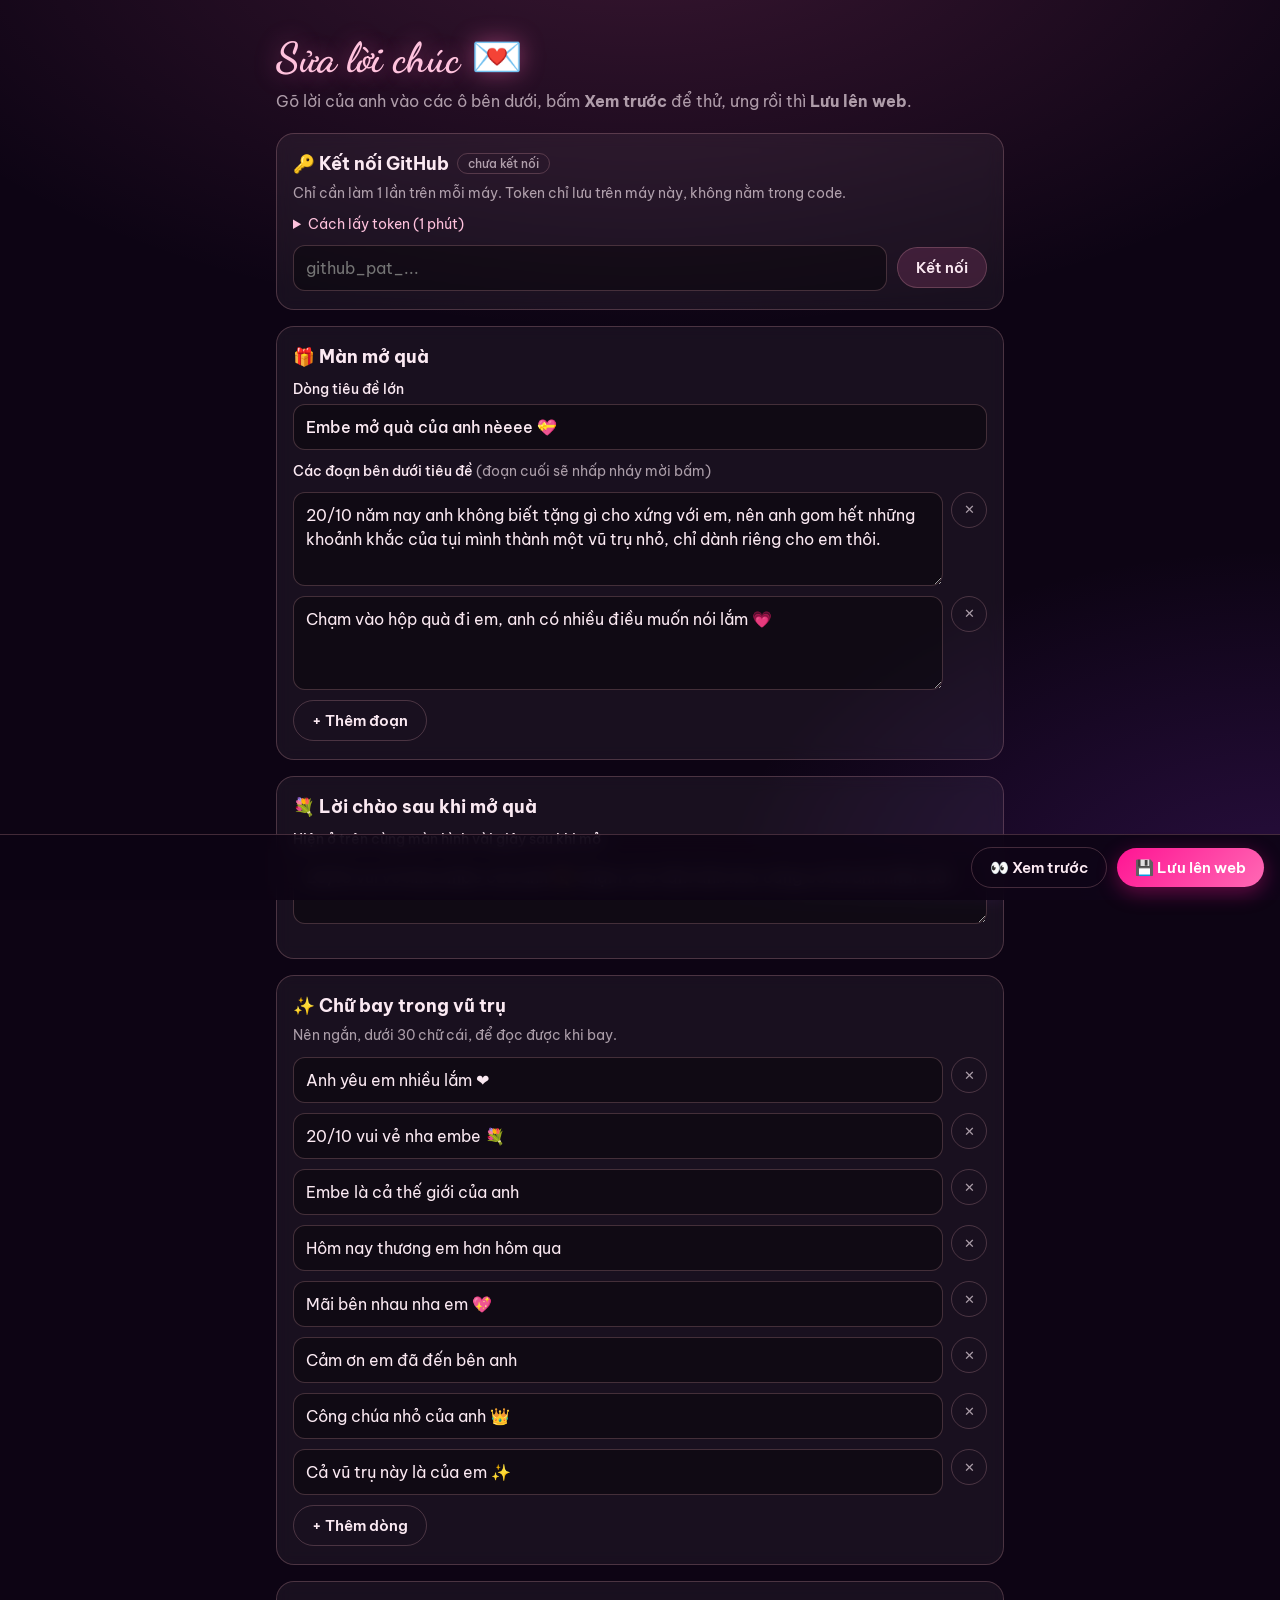
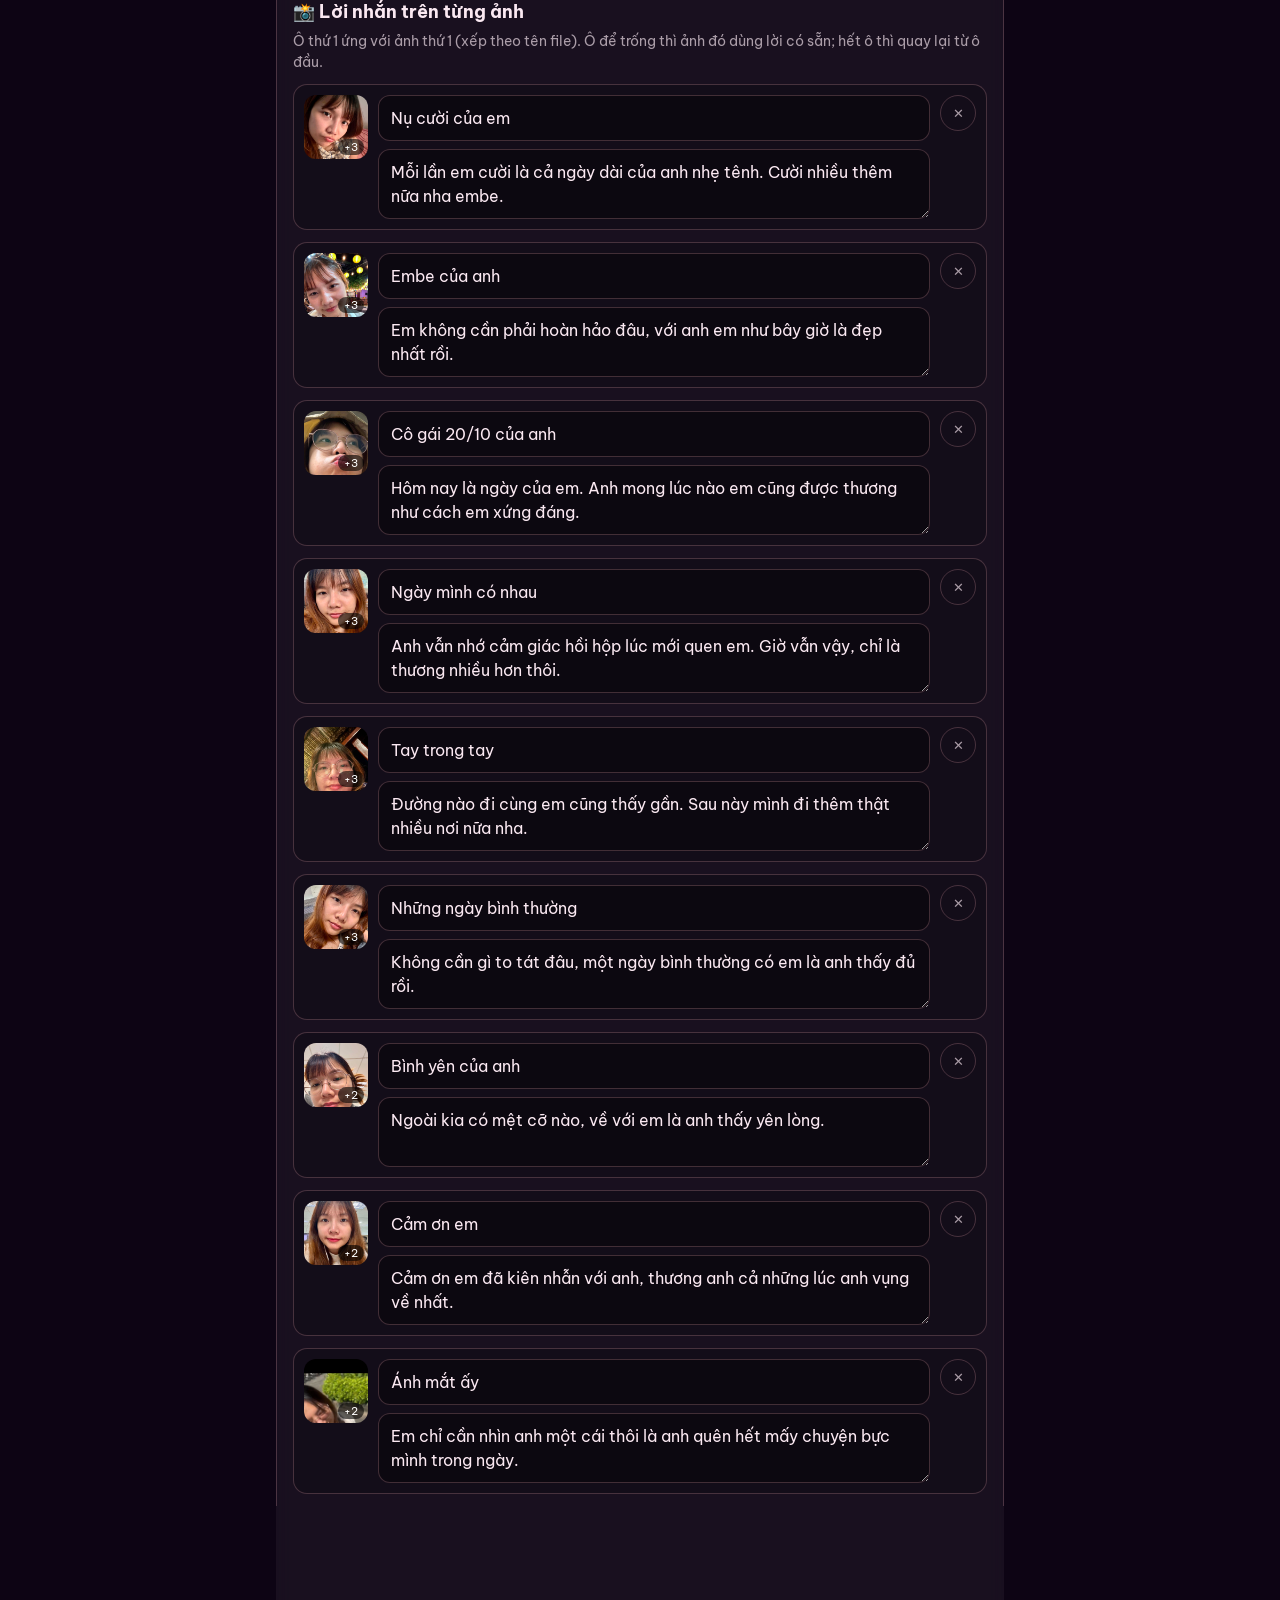
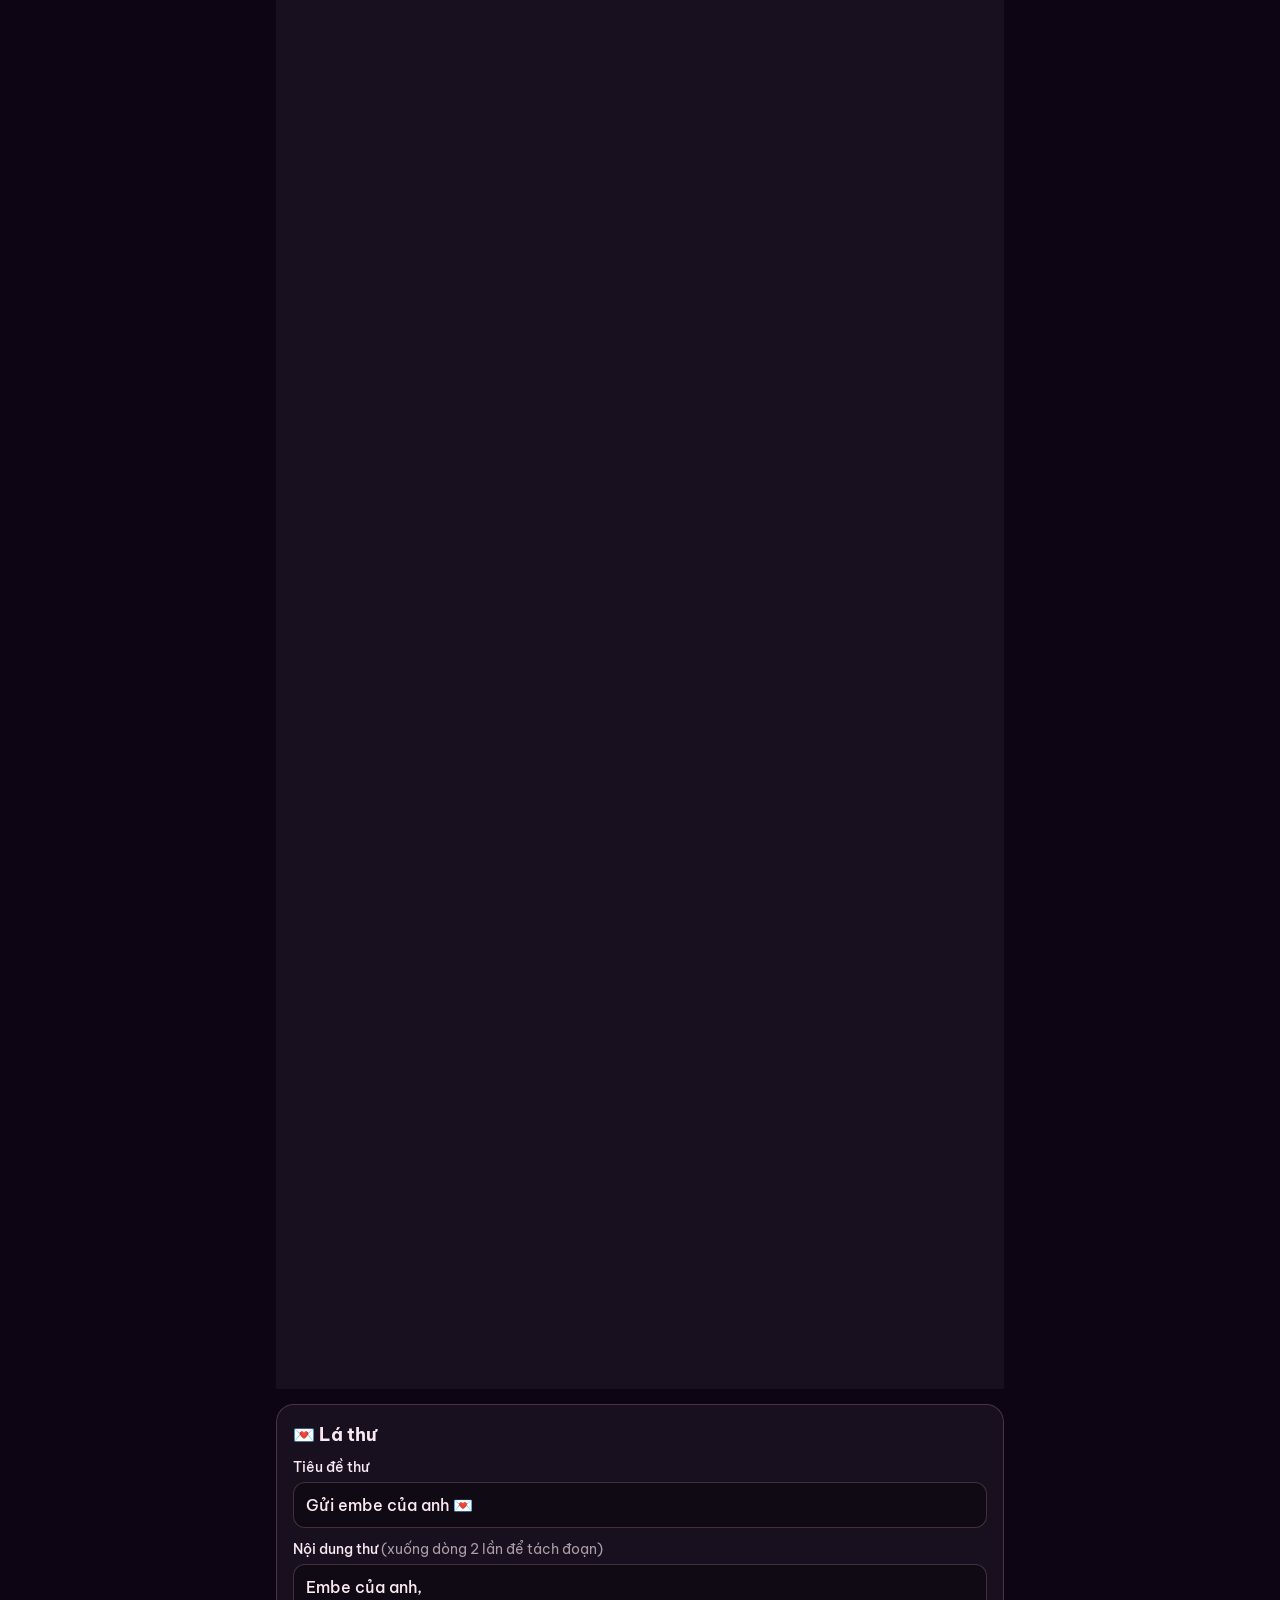
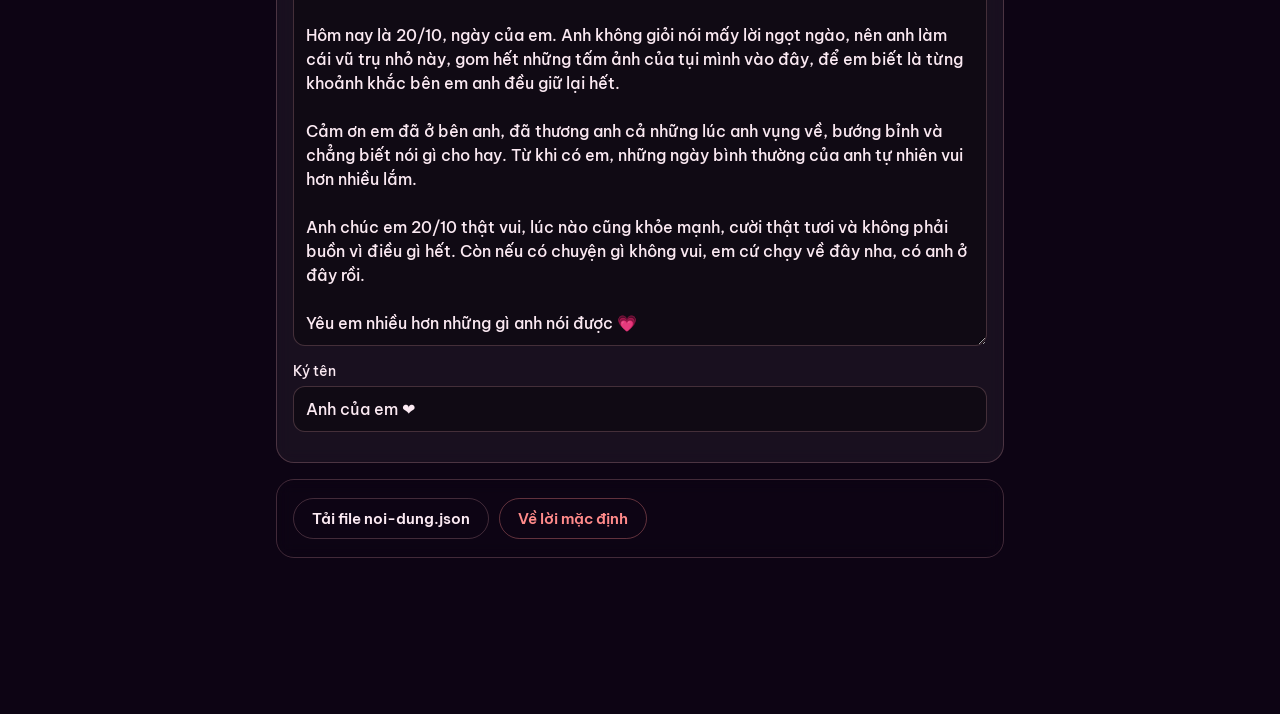
==== sua-loi-chuc.html @ f1cbd000 "feat: show every photo, warm wishes, wish editor page, gift favicon" ====
<!DOCTYPE html>
<html lang="vi">
<head>
    <meta charset="UTF-8" />
    <meta name="viewport" content="width=device-width, initial-scale=1.0, viewport-fit=cover" />
    <meta name="robots" content="noindex, nofollow" />
    <title>Sửa lời chúc 💌</title>
    <link rel="icon" type="image/png" sizes="32x32" href="./favicon_io/favicon-32x32.png" />
    <link rel="preconnect" href="https://fonts.googleapis.com">
    <link rel="preconnect" href="https://fonts.gstatic.com" crossorigin>
    <link href="https://fonts.googleapis.com/css2?family=Be+Vietnam+Pro:wght@400;500;600;700&family=Dancing+Script:wght@700&display=swap" rel="stylesheet">
    <link rel="stylesheet" href="./style/sua-loi-chuc.css" />
</head>
<body>
    <main class="editor">
        <header class="editor-head">
            <h1>Sửa lời chúc 💌</h1>
            <p>Gõ lời của anh vào các ô bên dưới, bấm <b>Xem trước</b> để thử, ưng rồi thì <b>Lưu lên web</b>.</p>
        </header>

        <section class="card" id="token-card">
            <h2>🔑 Kết nối GitHub <span class="badge" id="token-state">chưa kết nối</span></h2>
            <p class="hint">Chỉ cần làm 1 lần trên mỗi máy. Token chỉ lưu trên máy này, không nằm trong code.</p>
            <details>
                <summary>Cách lấy token (1 phút)</summary>
                <ol>
                    <li>Mở <a href="https://github.com/settings/personal-access-tokens/new" target="_blank" rel="noopener">trang tạo token</a>, đặt tên tuỳ ý, thời hạn tuỳ ý.</li>
                    <li><b>Repository access</b> → <b>Only select repositories</b> → chọn <b>embe-gift</b>.</li>
                    <li><b>Permissions → Repository permissions → Contents</b> → chọn <b>Read and write</b>.</li>
                    <li>Bấm <b>Generate token</b>, copy rồi dán vào ô dưới.</li>
                </ol>
            </details>
            <div class="row">
                <input type="password" id="token" placeholder="github_pat_..." autocomplete="off" spellcheck="false" />
                <button type="button" class="btn" id="btn-connect">Kết nối</button>
            </div>
        </section>

        <section class="card">
            <h2>🎁 Màn mở quà</h2>
            <label>Dòng tiêu đề lớn<input type="text" data-field="welcomeTitle" /></label>
            <div class="list-label">Các đoạn bên dưới tiêu đề <small>(đoạn cuối sẽ nhấp nháy mời bấm)</small></div>
            <div class="list" data-list="welcomeLines" data-kind="textarea"></div>
            <button type="button" class="btn ghost" data-add="welcomeLines">+ Thêm đoạn</button>
        </section>

        <section class="card">
            <h2>💐 Lời chào sau khi mở quà</h2>
            <label>Hiện ở trên cùng màn hình vài giây sau khi mở<textarea rows="2" data-field="openToast"></textarea></label>
        </section>

        <section class="card">
            <h2>✨ Chữ bay trong vũ trụ</h2>
            <p class="hint">Nên ngắn, dưới 30 chữ cái, để đọc được khi bay.</p>
            <div class="list" data-list="floatingTexts" data-kind="input"></div>
            <button type="button" class="btn ghost" data-add="floatingTexts">+ Thêm dòng</button>
        </section>

        <section class="card">
            <h2>📸 Lời nhắn trên từng ảnh</h2>
            <p class="hint">Ô thứ 1 ứng với ảnh thứ 1 (xếp theo tên file). Ô để trống thì ảnh đó dùng lời có sẵn; hết ô thì quay lại từ ô đầu.</p>
            <div class="captions" id="captions"></div>
            <div class="row wrap">
                <button type="button" class="btn ghost" id="btn-add-caption">+ Thêm ô</button>
                <button type="button" class="btn ghost" id="btn-fill-captions" hidden></button>
            </div>
        </section>

        <section class="card">
            <h2>💌 Lá thư</h2>
            <label>Tiêu đề thư<input type="text" data-field="letterTitle" /></label>
            <label>Nội dung thư <small>(xuống dòng 2 lần để tách đoạn)</small><textarea rows="14" data-field="letterBody"></textarea></label>
            <label>Ký tên<input type="text" data-field="letterSign" /></label>
        </section>

        <section class="card subtle">
            <div class="row wrap">
                <button type="button" class="btn ghost" id="btn-download">Tải file noi-dung.json</button>
                <button type="button" class="btn ghost danger" id="btn-reset">Về lời mặc định</button>
            </div>
        </section>
    </main>

    <footer class="action-bar">
        <p id="status" role="status"></p>
        <div class="row">
            <button type="button" class="btn ghost" id="btn-preview">👀 Xem trước</button>
            <button type="button" class="btn primary" id="btn-save">💾 Lưu lên web</button>
        </div>
    </footer>

    <script type="module" src="./style/sua-loi-chuc.js"></script>
</body>
</html>
---- style/sua-loi-chuc.css ----
:root {
    --bg: #0d0414;
    --card: rgba(255, 255, 255, 0.05);
    --line: rgba(255, 182, 193, 0.22);
    --text: #fbe9f2;
    --muted: rgba(251, 233, 242, 0.65);
    --pink: #ff69b4;
    --pink-strong: #ff1493;
    --ok: #7ee2a8;
    --error: #ff8a8a;
}

* { box-sizing: border-box; }

body {
    margin: 0;
    min-height: 100vh;
    font-family: 'Be Vietnam Pro', system-ui, sans-serif;
    color: var(--text);
    background:
        radial-gradient(1200px 600px at 50% -10%, rgba(255, 105, 180, 0.18), transparent 70%),
        radial-gradient(800px 500px at 100% 100%, rgba(123, 44, 191, 0.25), transparent 70%),
        var(--bg);
    background-attachment: fixed;
}

.editor {
    max-width: 760px;
    margin: 0 auto;
    padding: 24px 16px 140px;
}

.editor-head h1 {
    margin: 8px 0 6px;
    font-family: 'Dancing Script', cursive;
    font-size: 2.6rem;
    color: #ffc2dd;
    text-shadow: 0 0 24px rgba(255, 105, 180, 0.45);
}
.editor-head p { margin: 0 0 18px; color: var(--muted); line-height: 1.6; }

.card {
    background: var(--card);
    border: 1px solid var(--line);
    border-radius: 18px;
    padding: 18px 16px;
    margin-bottom: 16px;
    backdrop-filter: blur(8px);
}
.card.subtle { background: transparent; }
.card h2 {
    margin: 0 0 12px;
    font-size: 1.1rem;
    display: flex;
    align-items: center;
    gap: 8px;
    flex-wrap: wrap;
}

.hint, small { color: var(--muted); font-size: 0.85rem; font-weight: 400; }
.hint { margin: -4px 0 12px; line-height: 1.5; }

label, .list-label {
    display: block;
    font-size: 0.9rem;
    font-weight: 500;
    margin: 0 0 12px;
}
label input, label textarea { margin-top: 6px; }

input, textarea {
    width: 100%;
    font: inherit;
    font-size: 16px; /* iPhone không tự phóng to khi gõ */
    color: var(--text);
    background: rgba(0, 0, 0, 0.35);
    border: 1px solid var(--line);
    border-radius: 12px;
    padding: 10px 12px;
    line-height: 1.5;
    resize: vertical;
}
input:focus, textarea:focus {
    outline: none;
    border-color: var(--pink);
    box-shadow: 0 0 0 3px rgba(255, 105, 180, 0.2);
}

.row { display: flex; gap: 10px; align-items: center; }
.row.wrap { flex-wrap: wrap; }
.row input { flex: 1; min-width: 0; }

.list { display: grid; gap: 10px; margin-bottom: 10px; }
.list-row { display: flex; gap: 8px; align-items: flex-start; }

.captions { display: grid; gap: 12px; margin-bottom: 12px; }
.caption-row {
    display: grid;
    grid-template-columns: 64px minmax(0, 1fr) auto;
    gap: 10px;
    align-items: start;
    padding: 10px;
    border: 1px solid var(--line);
    border-radius: 14px;
    background: rgba(0, 0, 0, 0.2);
}
.caption-fields { display: grid; gap: 8px; }
.thumbs {
    position: relative;
    width: 64px;
    height: 64px;
    border-radius: 12px;
    overflow: hidden;
    display: grid;
    place-items: center;
    background: rgba(255, 105, 180, 0.15);
    color: var(--muted);
    font-size: 0.85rem;
}
.thumbs img { width: 100%; height: 100%; object-fit: cover; }
.thumbs span {
    position: absolute;
    right: 4px;
    bottom: 4px;
    padding: 1px 6px;
    border-radius: 8px;
    font-size: 0.7rem;
    color: #fff;
    background: rgba(0, 0, 0, 0.6);
}

.btn {
    font: inherit;
    font-weight: 600;
    font-size: 0.95rem;
    border: 1px solid var(--line);
    border-radius: 999px;
    padding: 10px 18px;
    color: var(--text);
    background: rgba(255, 105, 180, 0.15);
    cursor: pointer;
    white-space: nowrap;
}
.btn:hover { background: rgba(255, 105, 180, 0.25); }
.btn:disabled { opacity: 0.6; cursor: wait; }
.btn.ghost { background: transparent; }
.btn.danger { color: var(--error); border-color: rgba(255, 138, 138, 0.35); }
.btn.primary {
    border: none;
    color: #fff;
    background: linear-gradient(135deg, var(--pink-strong), var(--pink));
    box-shadow: 0 6px 20px rgba(255, 20, 147, 0.35);
}

.icon-btn {
    flex: none;
    width: 36px;
    height: 36px;
    border-radius: 50%;
    border: 1px solid var(--line);
    background: transparent;
    color: var(--muted);
    cursor: pointer;
}
.icon-btn:hover { color: var(--error); border-color: var(--error); }

.badge {
    font-size: 0.75rem;
    font-weight: 500;
    padding: 2px 10px;
    border-radius: 999px;
    color: var(--muted);
    border: 1px solid var(--line);
}
.badge.ok { color: var(--ok); border-color: rgba(126, 226, 168, 0.4); }

details { margin-bottom: 12px; font-size: 0.9rem; }
summary { cursor: pointer; color: #ffc2dd; }
details ol { padding-left: 20px; line-height: 1.7; color: var(--muted); }
a { color: #ffb6d9; }

.action-bar {
    position: fixed;
    left: 0;
    right: 0;
    bottom: 0;
    display: flex;
    gap: 12px;
    align-items: center;
    justify-content: space-between;
    flex-wrap: wrap;
    padding: 12px max(16px, env(safe-area-inset-left)) calc(12px + env(safe-area-inset-bottom));
    background: rgba(13, 4, 20, 0.88);
    border-top: 1px solid var(--line);
    backdrop-filter: blur(10px);
}
#status { margin: 0; font-size: 0.9rem; color: var(--muted); flex: 1 1 200px; }
#status.ok { color: var(--ok); }
#status.error { color: var(--error); }
.action-bar .row { margin-left: auto; }

@media (max-width: 480px) {
    .editor-head h1 { font-size: 2.1rem; }
    .action-bar .row { width: 100%; }
    .action-bar .btn { flex: 1; }
}
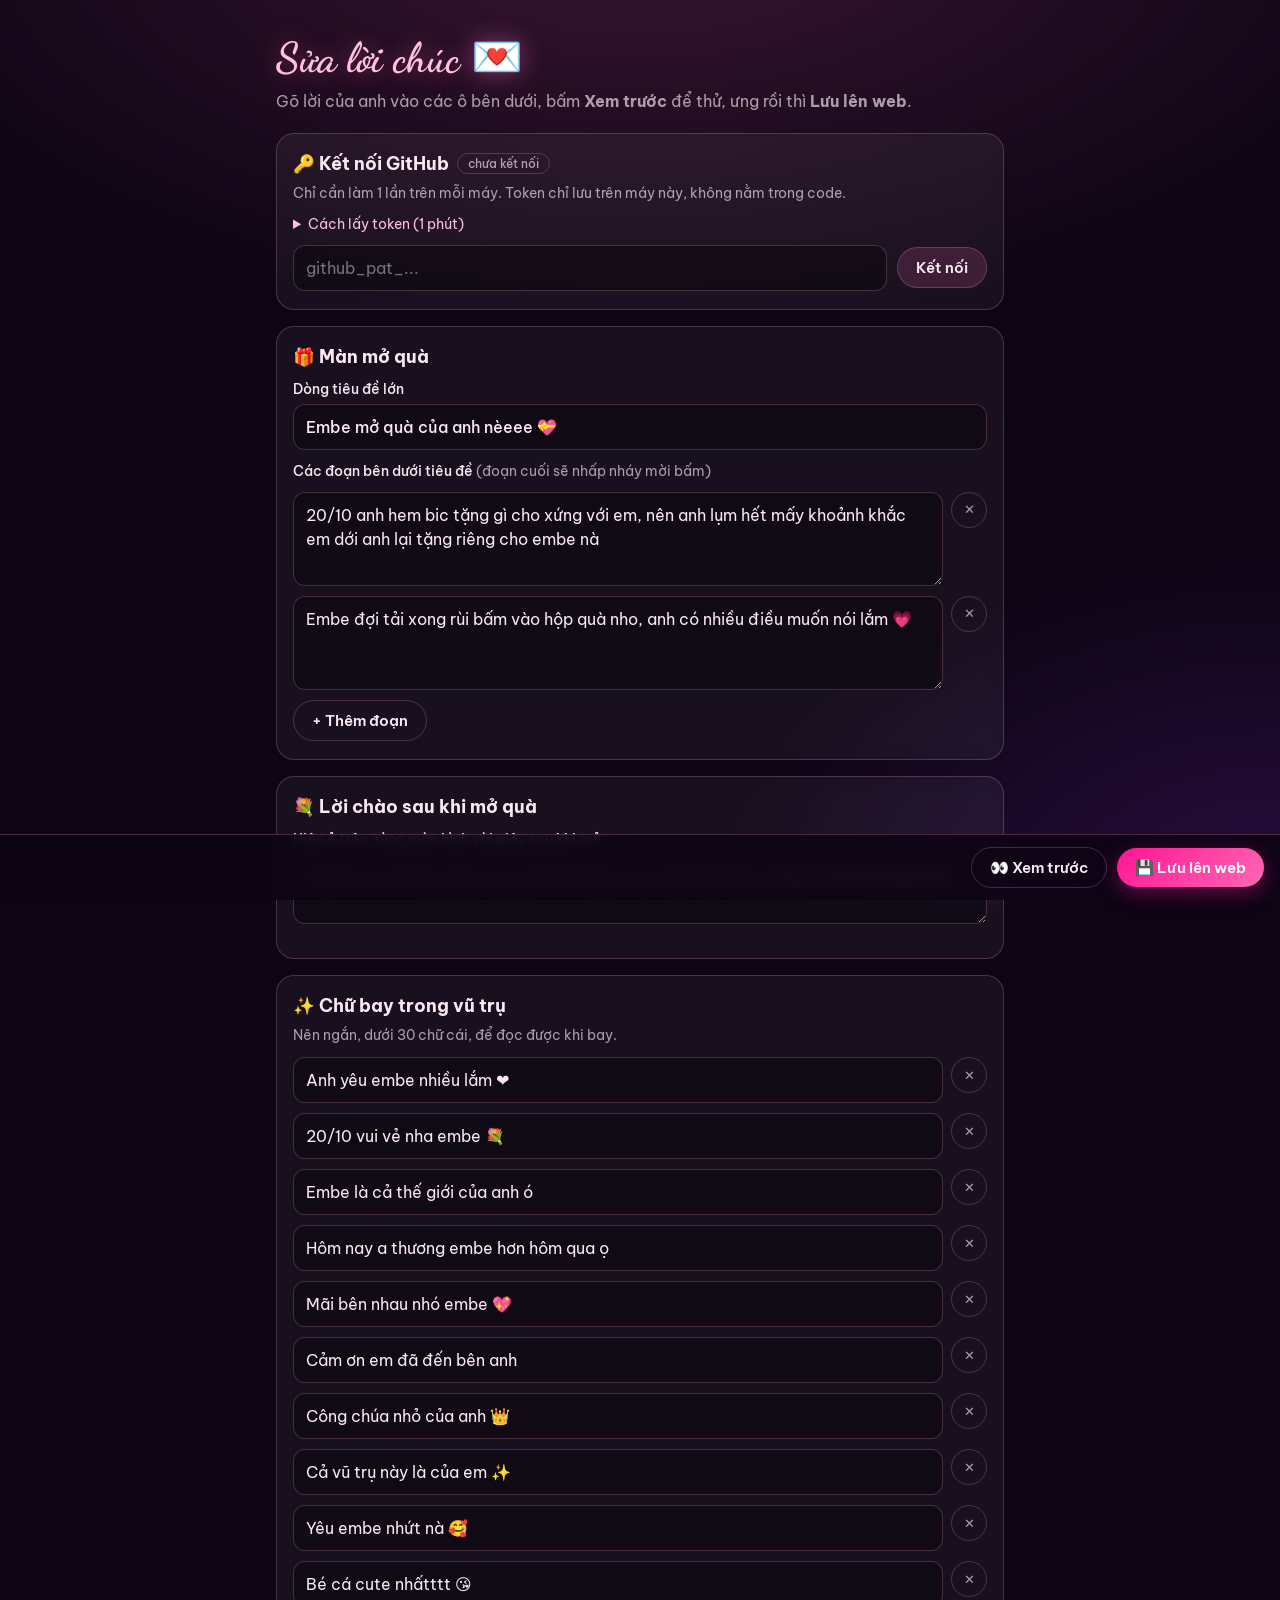
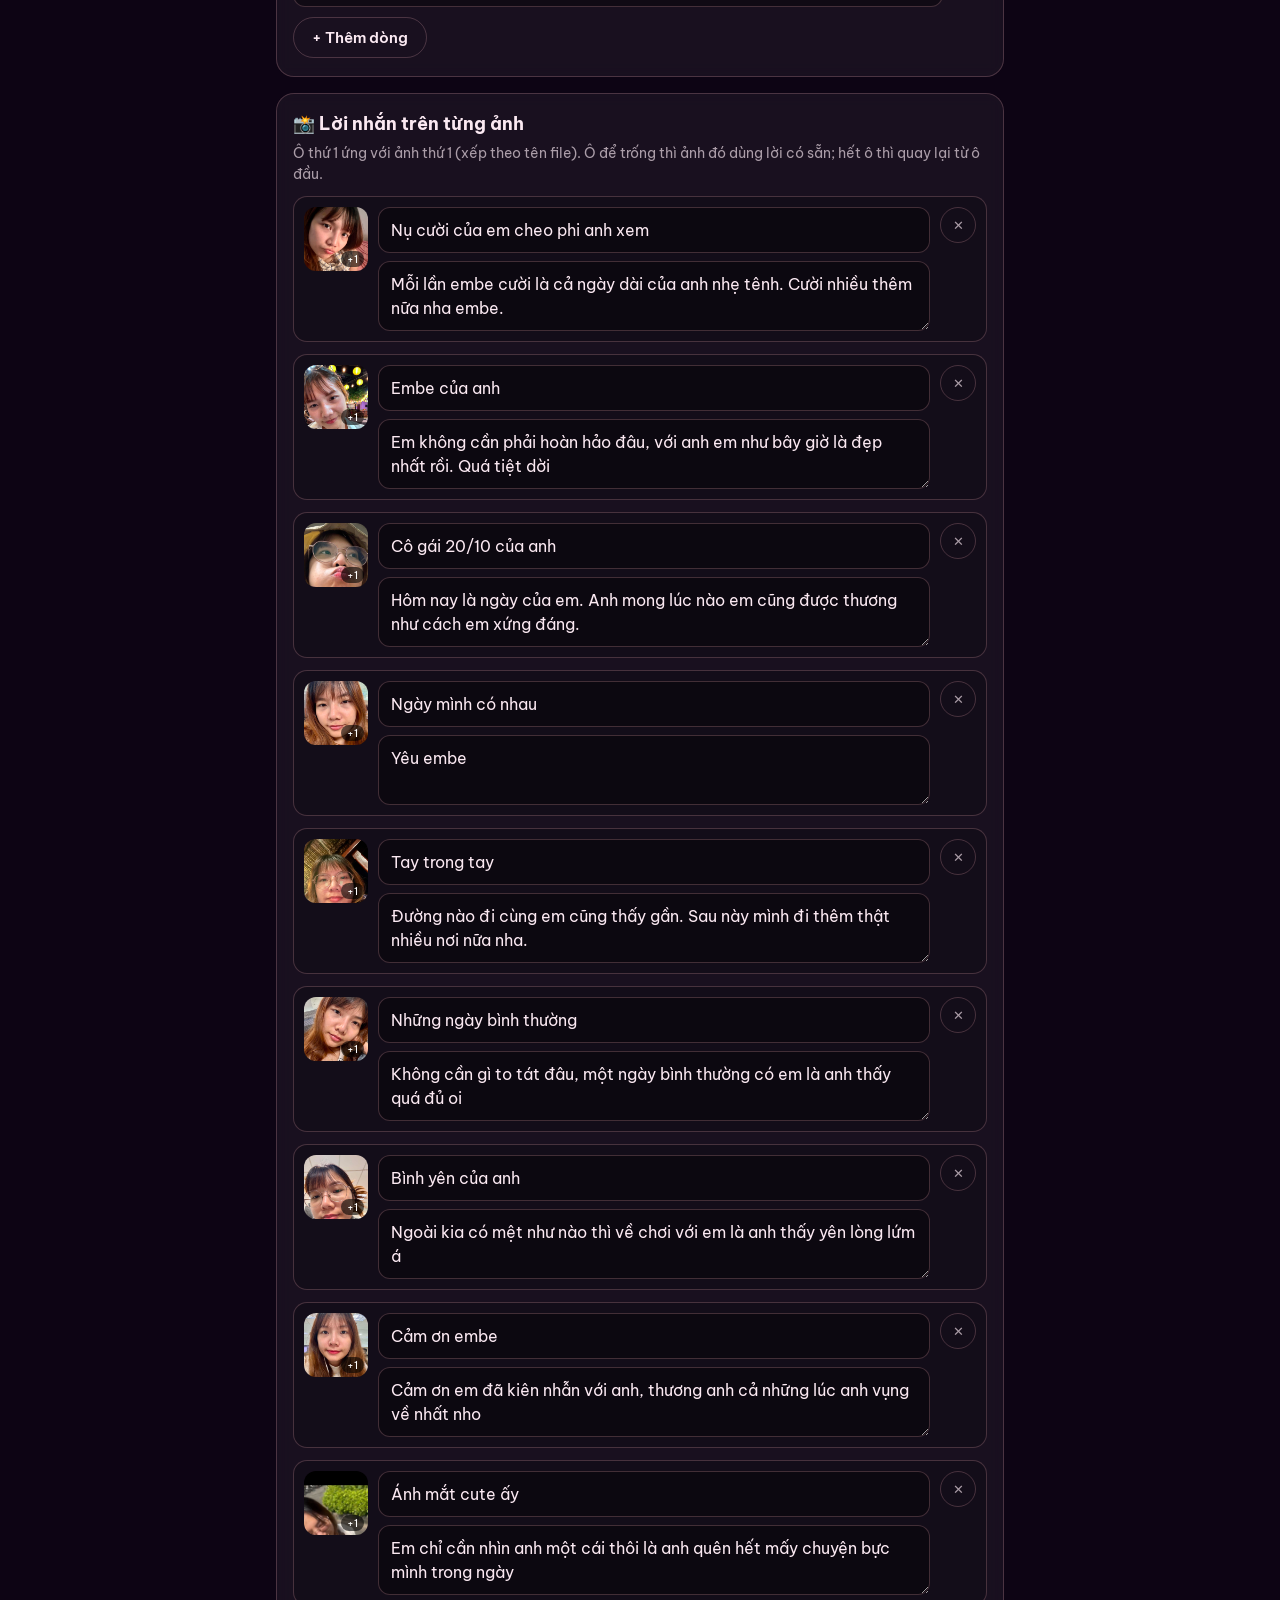
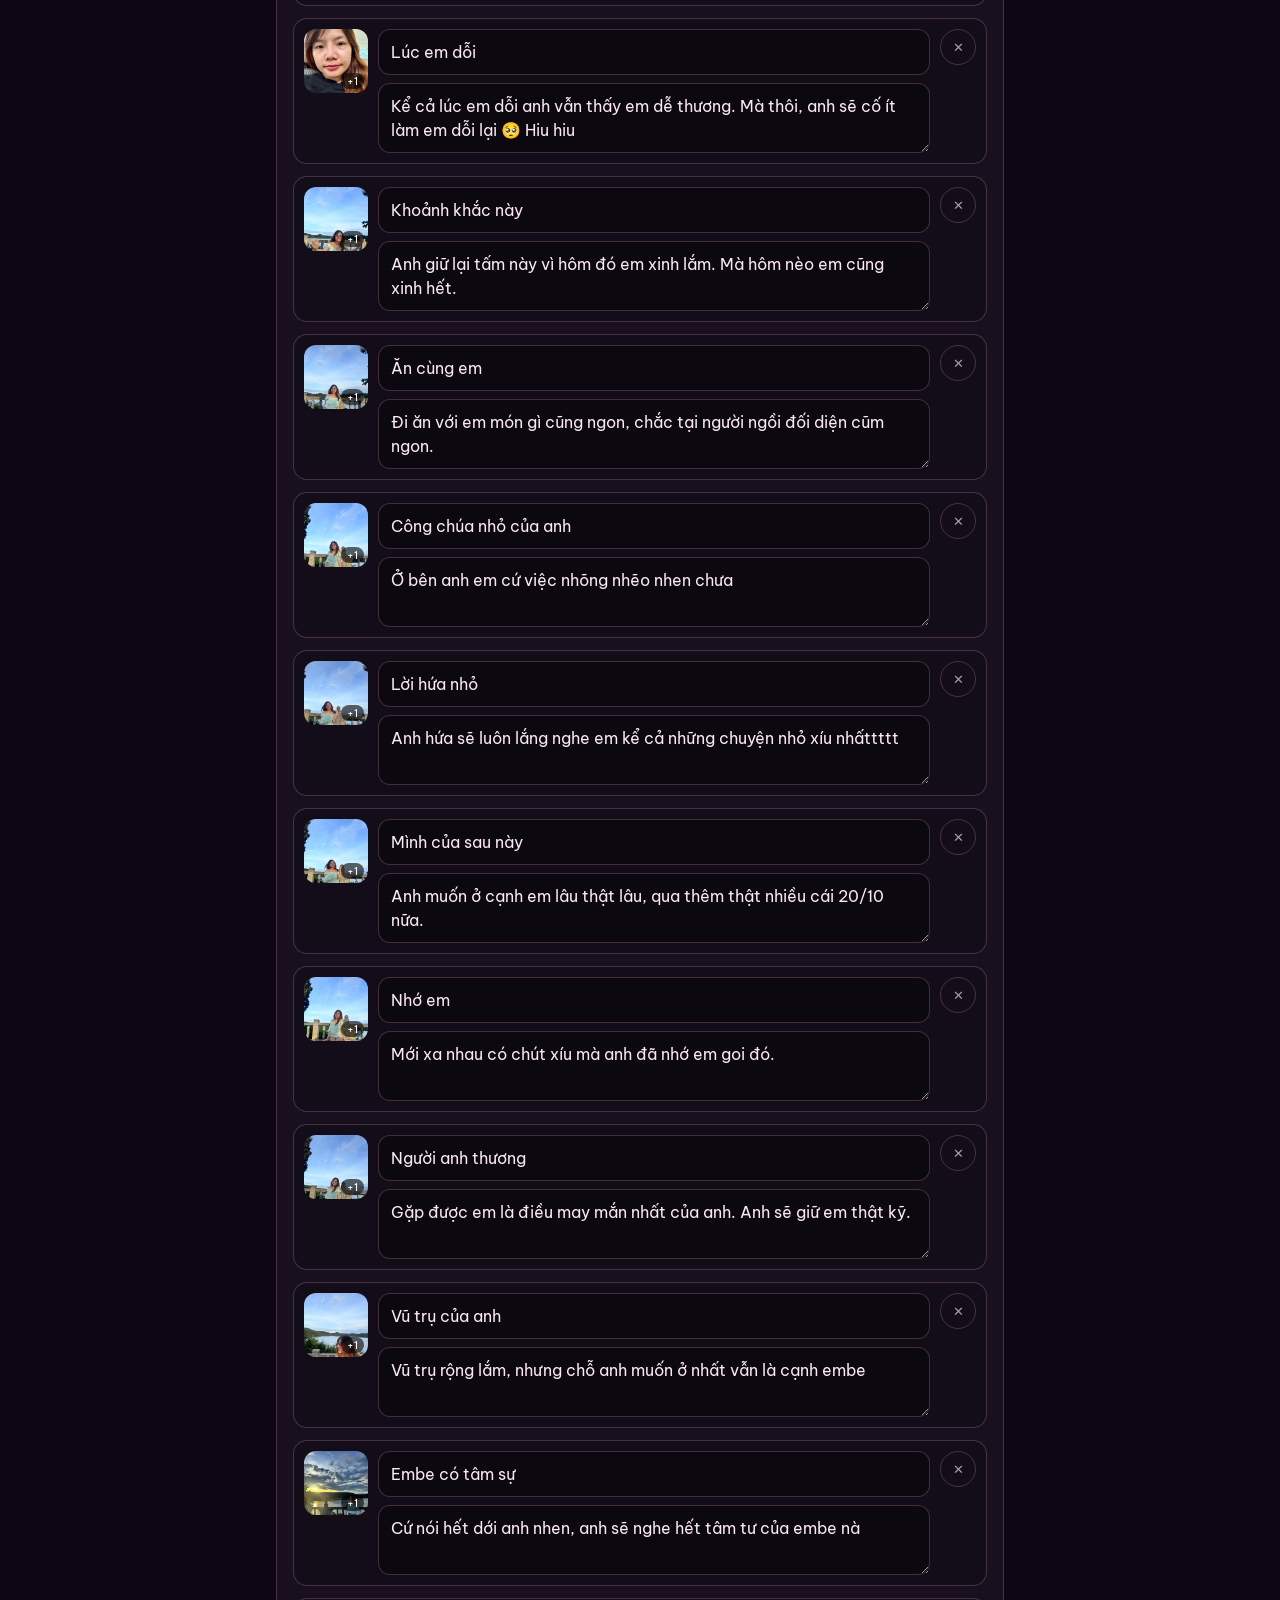
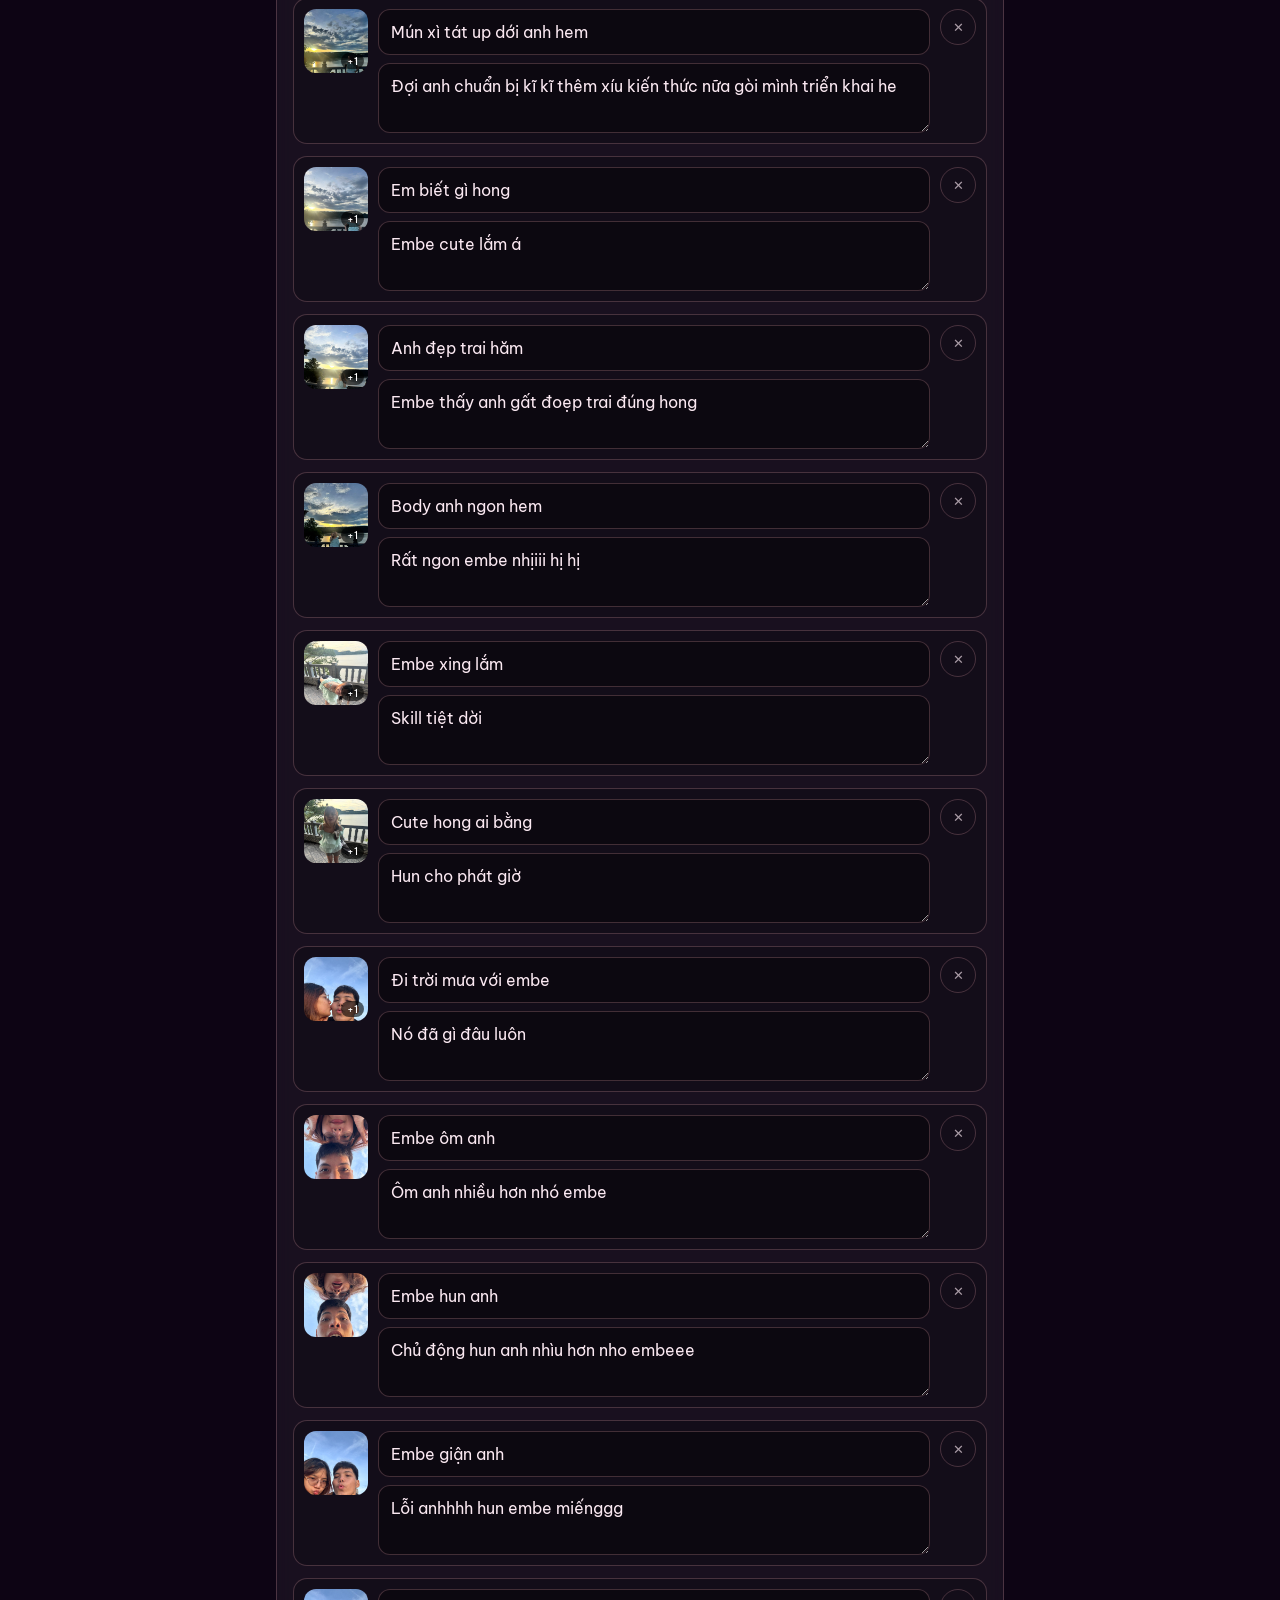
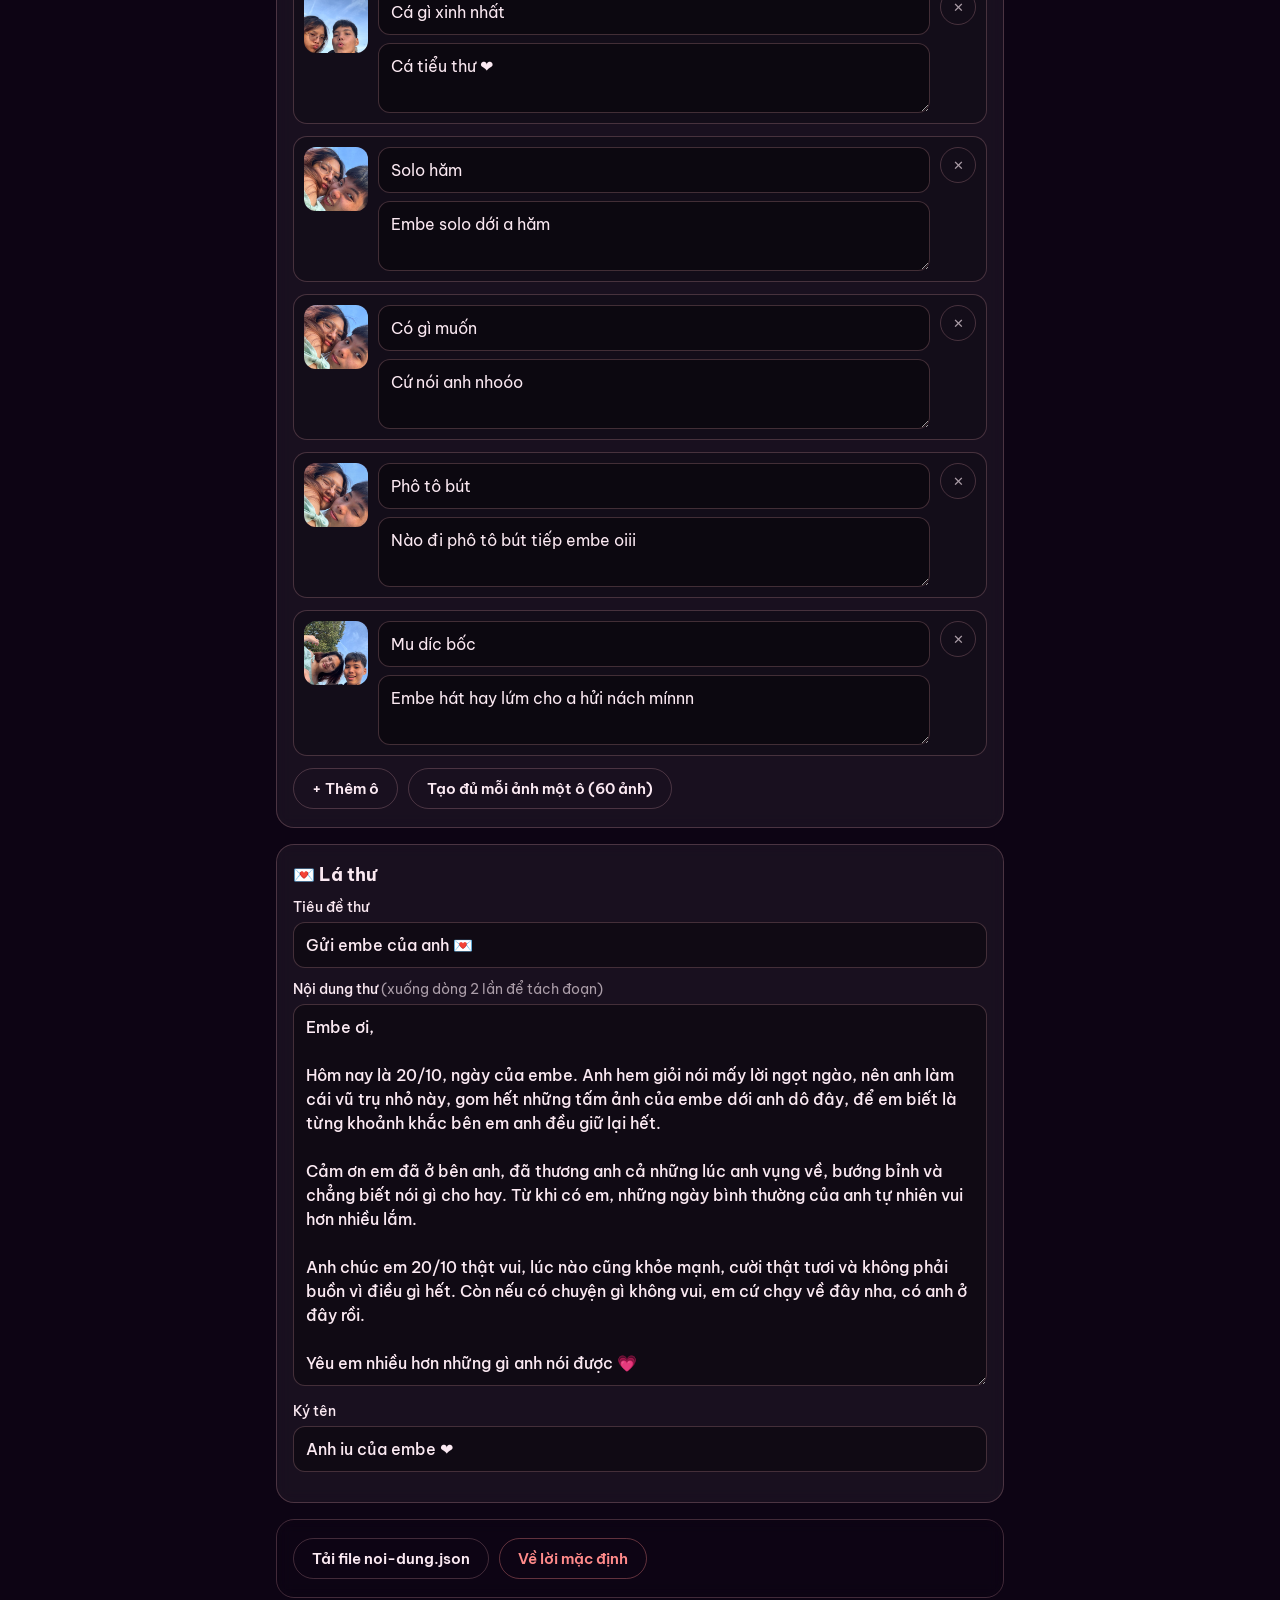
==== commit 51694dfa: "fix: version favicon URLs so browsers drop the cached old icon" ====
--- a/sua-loi-chuc.html
+++ b/sua-loi-chuc.html
@@ -5,7 +5,7 @@
     <meta name="viewport" content="width=device-width, initial-scale=1.0, viewport-fit=cover" />
     <meta name="robots" content="noindex, nofollow" />
     <title>Sửa lời chúc 💌</title>
-    <link rel="icon" type="image/png" sizes="32x32" href="./favicon_io/favicon-32x32.png" />
+    <link rel="icon" type="image/png" sizes="32x32" href="./favicon_io/favicon-32x32.png?v=2" />
     <link rel="preconnect" href="https://fonts.googleapis.com">
     <link rel="preconnect" href="https://fonts.gstatic.com" crossorigin>
     <link href="https://fonts.googleapis.com/css2?family=Be+Vietnam+Pro:wght@400;500;600;700&family=Dancing+Script:wght@700&display=swap" rel="stylesheet">
